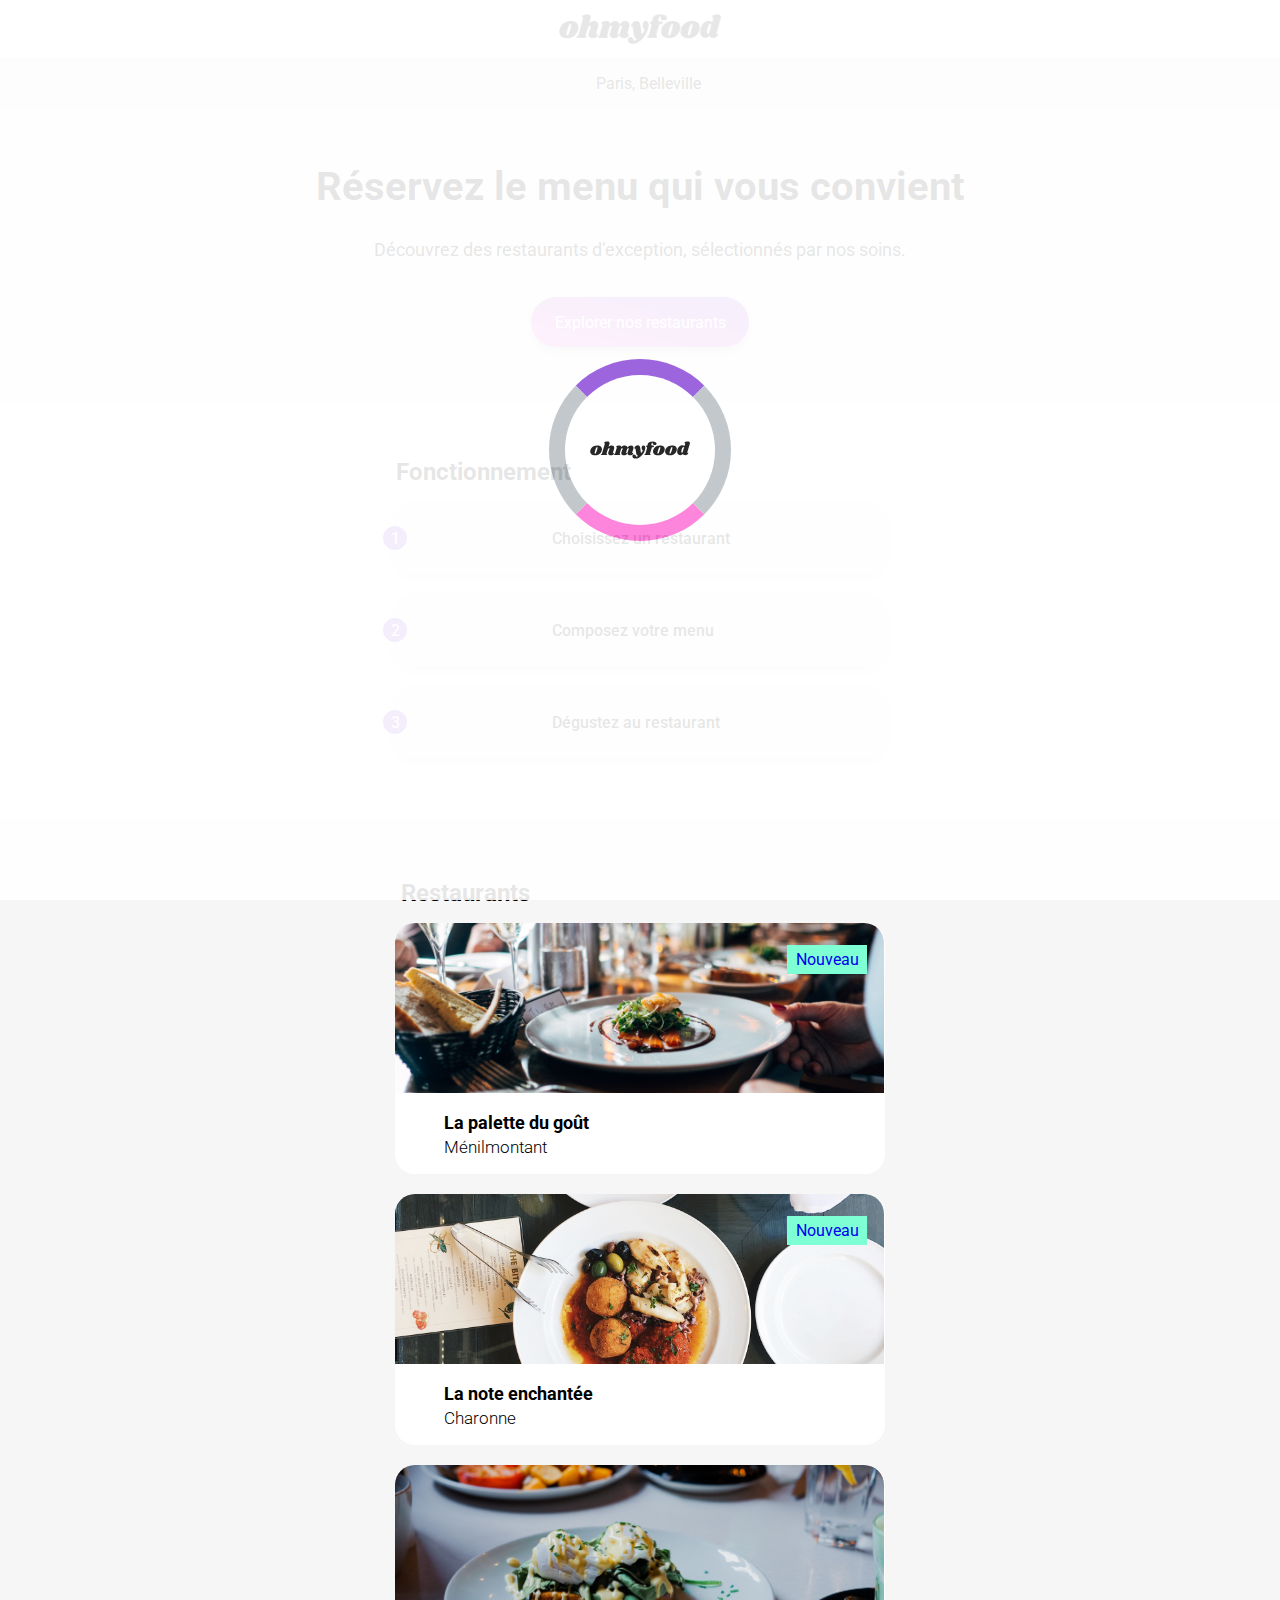
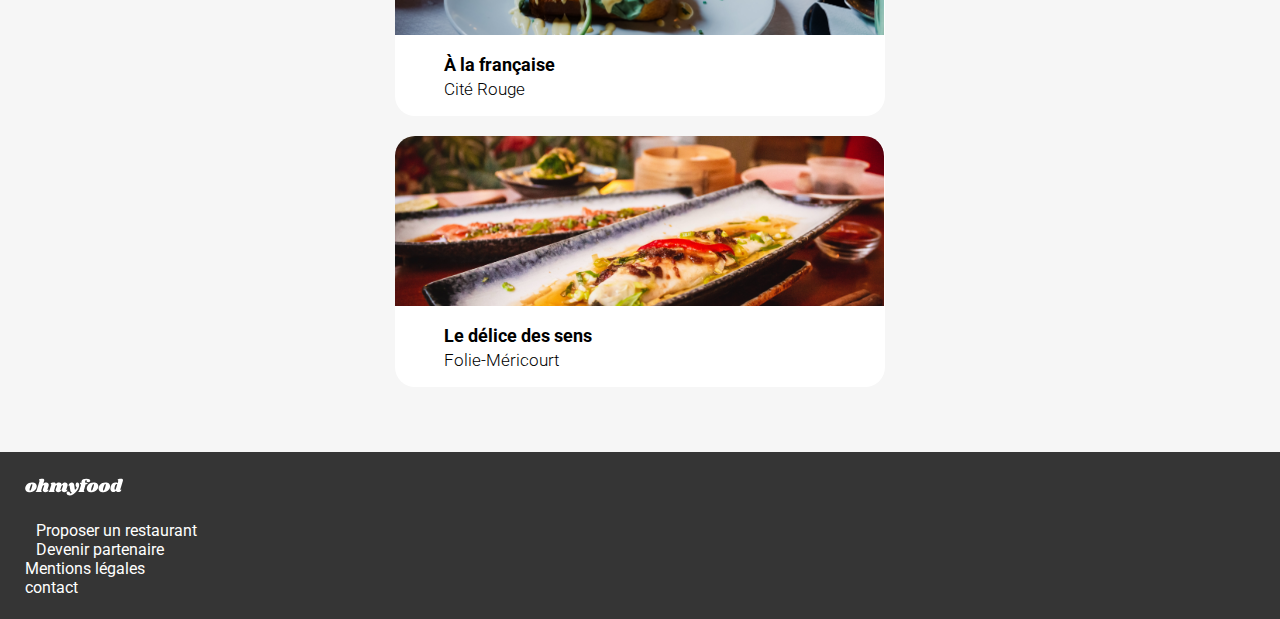
==== index.html @ 03a626e9 "anim28" ====
<!DOCTYPE html>
<html lang="en">
<head>
    <meta charset="UTF-8">
    <meta name="viewport" content="width=device-width, initial-scale=1.0">
    <title>ohmyfood</title>
    <link rel="stylesheet" href="scss/style.css">
    <link rel="stylesheet" href="https://cdnjs.cloudflare.com/ajax/libs/font-awesome/6.2.1/css/all.min.css"
        integrity="sha512-MV7K8+y+gLIBoVD59lQIYicR65iaqukzvf/nwasF0nqhPay5w/9lJmVM2hMDcnK1OnMGCdVK+iQrJ7lzPJQd1w=="
        crossorigin="anonymous" referrerpolicy="no-referrer" />
    <link rel="preconnect" href="https://fonts.googleapis.com">    
    <link rel="stylesheet" href="https://fonts.googleapis.com/css?family=roboto">
</head>
<body>
    <div class="boxloader">
        <div class="loader">
            <img src="/assets/images/logo/ohmyfood@2x.svg" alt="logo">
        </div>
    </div>
    <header>
        <div class="toppage">
            <div class="logo"> 
                <img src="assets/images/logo/ohmyfood.png">
            </div>
            <div class="localisation">
                <div class="icnLocali">
                    <i class="fa-solid fa-location-dot"></i>
                </div>
                <div>
                    <p>Paris, Belleville</p>
                </div>
            </div>
        </div>
    </header>
    <main>
       
        <section class="info">
            <div class="d-title">
                <h1>Réservez le menu qui vous convient</h1>
            </div>
            <div class="d-para">
                <p>Découvrez des restaurants d’exception, sélectionnés par nos soins.</p>
            </div>
            
            <div class="bouton">
                <a class="btn-explo"  href="#">
                    Explorer nos restaurants
                </a>
            </div>
                  
        </section>
        <section class="allFonctionnement">
            <div class="foncTitre">
                <h1>Fonctionnement</h1>
            </div>
            <div class="allsectionBtn">
                <div class="sectionBtn">
                    <div class="ellips">1</div>
                    <div class="btn-fonct">
                        <div class="btn-fonctL">
                            <i class="fa-solid fa-mobile-screen-button"></i>
                        </div>
                        <div class="btn-fonctR">
                            <h3>Choisissez un restaurant</h3>
                        </div>
                    </div>
                </div>
                <div class="sectionBtn">
                    <div class="ellips">2</div>
                    <div class="btn-fonct">
                        <div class="btn-fonctL">
                            <i class="fa-solid fa-list"></i>
                        </div>
                        <div class="btn-fonctR">
                            <h3>Composez votre menu</h3>
                        </div>
                    </div>
                </div>
                <div class="sectionBtn">
                    <div class="ellips">3</div>
                    <div class="btn-fonct">
                        <div class="btn-fonctLD">
                            <i class="fa-sharp fa-solid fa-store"></i>
                        </div>
                        <div class="btn-fonctR">
                            <h3>Dégustez au restaurant</h3>
                        </div>
                    </div>
                </div>
            </div>
        </section>
        <section class="restaurants">
            <div class="restTitre">
                <h1>Restaurants</h1>
            </div>
            <div class="bloque">
                <div class="allBtnCardUp">
                    <article class="sectionBtnResto">
                        <a href="/pages/menu_1.html">
                            <div class="cards-resto">
                                <img src="assets/images/restaurants/jay-wennington-N_Y88TWmGwA-unsplash.jpg">
                                <div class="new">
                                   <p>Nouveau</p>
                                </div>
                                <div class="d-card">
                                    <div class="dLeft">
                                        <h2>La palette du goût</h2>
                                        <p>Ménilmontant</p>
                                    </div>
                                    <div class=>
                                        <i class="fa-regular fa-heart heart "></i>
                                        <i  class="fa-solid fa-heart heartColore "></i>
                                    </div>
                                    
                                </div>
                            </div>
                        </a>
                    </article>
                    <article class="sectionBtnResto">
                        <a href="/pages/menu_2.html">
                            <div class="cards-resto">
                                <img src="assets/images/restaurants/stil-u2Lp8tXIcjw-unsplash.jpg">
                                <div class="new2">
                                   <p>Nouveau</p>
                                </div>
                                <div class="d-card">
                                    <div class="dLeft">
                                        <h2>La note enchantée</h2>
                                        <p>Charonne</p>
                                    </div>
                                    <div class=>
                                        <i class="fa-regular fa-heart heart "></i>
                                        <i  class="fa-solid fa-heart heartColore "></i>
                                    </div>
                                    
                                </div>
                            </div>   
                        </a>
                        
                    </article>
                </div>
                <div class="allBtnCardDown">    
                    <article class="sectionBtnResto">
                        <a href="/pages/menu_3.html">
                            <div class="cards-resto">
                                <img src="assets/images/restaurants/toa-heftiba-DQKerTsQwi0-unsplash.jpg">
                                
                                <div class="d-card">
                                    <div class="dLeft">
                                        <h2>À la française</h2>
                                        <p>Cité Rouge</p>
                                    </div>
                                    <div class=>
                                        <i class="fa-regular fa-heart heart "></i>
                                        <i  class="fa-solid fa-heart heartColore "></i>
                                    </div>
                                    
                            </div>   
                        </a>
                    </article>
                    <article class="sectionBtnResto">
                        <a href="/pages/menu_4.html">
                            <div class="cards-resto">
                                <img src="assets/images/restaurants/louis-hansel-shotsoflouis-qNBGVyOCY8Q-unsplash.jpg">
                                
                                <div class="d-card">
                                    <div class="dLeft">
                                        <h2>Le délice des sens</h2>
                                        <p>Folie-Méricourt</p>
                                    </div>
                                    <div class=>
                                        <i class="fa-regular fa-heart heart "></i>
                                        <i  class="fa-solid fa-heart heartColore "></i>
                                    </div>
                                    
                                </div>
                            </div>   
                    </article>
                </div>
            </div>
        </section>
    </main>
    <footer>
        <div class="sectionftr">
            <div class="footerLogo">
                <img src="assets/images/logo/ohmyfoodwhite.svg">
            </div>
            <div class="allFooterLink">
                <div class="footerlink1">
                    <div><i class="fa-solid fa-utensils"></i></div>
                    <a href="#">Proposer un restaurant</a>
                </div>
                <div class="footerlink2">
                    <div><i class="fa-solid fa-handshake-angle"></i></div>
                    <a href="#">Devenir partenaire</a>
                </div>
                <div class="footerlink3">
                    <a href="#">Mentions légales</a><br>
                    <a href="#">contact</a>
                </div> 
            </div>
        </div>
    </footer>   
</body>
</html>
---- scss/style.css ----
@charset "UTF-8";
* {
  text-decoration: none;
  font-family: "Roboto", sans-serif;
}

/*--Les Mixin--*/
body {
  margin: 0px;
}

/*--loader--*/
.boxloader {
  background-color: white;
  width: 100vw;
  height: 100vh;
  position: fixed;
  z-index: 2;
  display: flex;
  justify-content: center;
  align-items: center;
  opacity: 90%;
  animation: enso 3s forwards;
}
.boxloader .loader {
  opacity: 150%;
  display: flex;
  justify-content: center;
  flex-direction: center;
  align-items: center;
  margin: auto;
  margin-top: 100px;
  margin-bottom: 100px;
  border: 16px solid #bdc3c7;
  width: 150px;
  height: 150px;
  border-top-color: #9356DC;
  border-bottom-color: #FF79DA;
  border-radius: 50%;
  animation: chargeur 2S linear infinite;
}
.boxloader .loader img {
  width: 100px;
  height: 100px;
}

@keyframes enso {
  0% {
    opacity: 0, 5;
  }
  70% {
    opacity: 0, 3;
  }
  90% {
    opacity: 0, 3;
  }
  100% {
    opacity: 0, 2;
    display: none;
  }
}
@keyframes chargeur {
  0% {
    transform: rotate(0deg) scale(1);
  }
  50% {
    transform: rotate 360deg scale(1);
  }
  100% {
    transform: rotate(720deg) scale(1);
  }
}
/*--Header--*/
h1 {
  font-size: 24px;
  margin-left: 20px;
}

.logo {
  display: flex;
  justify-content: center;
  align-items: center;
  background-color: white;
  box-shadow: 0 8px 2px -2px gray;
}
.logo img {
  width: 162px;
  height: 30px;
  padding: 14px 89px;
}

.localisation {
  display: flex;
  justify-content: center;
  align-items: center;
  height: 50px;
  background-color: #EAEAEA;
}

.icnLocali {
  margin-right: 17px;
}

.info {
  display: grid;
  justify-content: center;
  align-items: center;
  background-color: #F6F6F6;
}
.info .d-title {
  display: flex;
  justify-content: center;
  align-items: center;
  font-family: "Roboto";
  font-size: 24px;
  font-style: normal;
  font-weight: 700;
  line-height: normal;
  height: 68px;
  text-align: center;
  padding: 44px 44px 6px;
}
.info .d-para {
  display: flex;
  justify-content: center;
  align-items: center;
  height: 46px;
  text-align: center;
  font-size: 18px;
}

/*--boutons--*/
.bouton {
  display: flex;
  justify-content: center;
  align-items: center;
}
.bouton :hover {
  border-radius: 25px;
  background: linear-gradient(0deg, rgba(255, 255, 255, 0.15) 0%, rgba(255, 255, 255, 0.15) 100%), linear-gradient(201deg, #9356DC -5.2%, #FF79DA 110.74%);
  box-shadow: 0px 4px 15px 0px rgba(0, 0, 0, 0.35);
}

.btn-explo {
  display: flex;
  justify-content: center;
  align-items: center;
  border-radius: 25px;
  background: linear-gradient(193deg, #9356DC -11.44%, #FF79DA 123.93%);
  color: white;
  box-shadow: 0px 4px 10px 0px rgba(0, 0, 0, 0.25);
  width: 218px;
  height: 50px;
  margin: 25px 25px 55px;
  color: white;
}

/*--fonctionnement--*/
.allFonctionnement {
  padding: 40px 0px;
}
.allFonctionnement .foncTitre {
  display: flex;
  justify-content: center;
  margin-right: 177px;
}

.allsectionBtn {
  position: relative;
}

.sectionBtn {
  display: flex;
  justify-content: center;
  align-items: center;
  margin-bottom: 20px;
}

.ellips {
  display: flex;
  justify-content: center;
  align-items: center;
  border-radius: 12px;
  background-color: #9356DC;
  color: white;
  text-align: center;
  position: absolute;
  margin-right: 320px;
  width: 24px;
  height: 24px;
}

.btn-fonct {
  display: flex;
  justify-content: center;
  align-items: center;
  border-radius: 20px;
  background-color: #F6F6F6;
  box-shadow: 0px 4px 15px 0px rgba(0, 0, 0, 0.15);
  Width: 322px;
  Height: 72px;
}

.btn-fonctR {
  width: 70%;
  margin-left: 20px;
}
.btn-fonctR h3 {
  font-size: 16px;
  font-weight: 500;
}

.btn-fonctL i {
  color: #7E7E7E;
}

.btn-fonctLD {
  color: #9356DC;
}

/*--restaurants--*/
.restaurants {
  background-color: #F6F6F6;
  padding: 45px 0px;
}
.restaurants .restTitre {
  display: flex;
  justify-content: center;
  margin-right: 220px;
}

.sectionBtnResto {
  display: flex;
  justify-content: center;
  align-items: center;
  margin-bottom: 20px;
}

.cards-resto {
  border-radius: 20px;
  background-color: #F6F6F6;
  width: 340px;
  height: 251px;
  border-radius: 20px;
  background-color: white;
  position: relative;
}
.cards-resto img {
  width: 340px;
  height: 170px;
  -o-object-fit: cover;
     object-fit: cover;
  border-radius: 20px 20px 0px 0px;
}

.new {
  position: absolute;
  background-color: aquamarine;
  display: flex;
  justify-content: center;
  align-items: center;
  width: 80px;
  height: 29px;
  top: 22px;
  left: 248px;
}

.new2 {
  position: absolute;
  background-color: aquamarine;
  display: flex;
  justify-content: center;
  align-items: center;
  width: 80px;
  height: 29px;
  top: 22px;
  left: 248px;
}

.d-card {
  display: flex;
  justify-content: center;
  align-items: center;
}
.d-card .dLeft {
  width: 80%;
}
.d-card .dLeft h2 {
  font-size: 18px;
  font-weight: 700;
  margin: 15px 0px 4px;
  color: #000000;
}
.d-card .dLeft p {
  margin: 0px;
  color: #000000;
  font-weight: 300;
  font-size: 17px;
}

.heart {
  font-size: 30px;
  position: absolute;
  transform: translate(-50%);
  left: 302px;
  bottom: 27px;
  color: #000000;
  /*cursor: pointer;
  z-index: 0;
  font-size: 24px;
  left: 302px;
  bottom: 15px;

  color:blac;
  opacity: 100%;
  :hover{
      opacity: 0%;
  }*/
}

.heartColore {
  font-size: 30px;
  position: absolute;
  transform: translate(-50%);
  left: 302px;
  bottom: 27px;
  background-clip: text;
  -webkit-background-clip: text;
  color: transparent;
  background-image: linear-gradient(193deg, #9356DC -11.44%, #FF79DA 123.93%);
  opacity: 0%;
  transition: color 2s ease-out;
  /*z-index: 1;
  font-size: 24px;
  left: 302px;
  bottom: 15px;*/
}
.heartColore:hover {
  opacity: 100%;
}

/*-- footer--*/
.sectionftr {
  background-color: #353535;
  padding: 22px 25px;
}
.sectionftr .footerLogo img {
  width: 139px;
  height: 27px;
  margin-bottom: 16px;
}
.sectionftr .footerlink1 {
  display: flex;
}
.sectionftr .footerlink1 i {
  color: white;
  margin-right: 11px;
}
.sectionftr .footerlink1 a {
  color: white;
}
.sectionftr .footerlink2 {
  display: flex;
}
.sectionftr .footerlink2 i {
  color: white;
  margin-right: 11px;
  width: 14px;
  height: 13px;
}
.sectionftr .footerlink2 a {
  color: white;
}

.footerlink3 a {
  color: white;
}

/* Le code ci-dessous correspond à la version responsive uniquement */
/****** Media queries ***********/
/* Medium devices (tablets, less/equal than 1183px)*/
@media (min-width: 600px) {
  .d-title {
    padding: 0px;
  }
  .d-title h1 {
    margin-left: 0px;
    font-size: 40px;
  }
  .cards-resto {
    width: 490px;
  }
  .cards-resto img {
    width: 489px;
  }
  .cards-resto .new {
    left: 392px;
  }
  .cards-resto .new2 {
    left: 392px;
  }
  .restaurants {
    background-color: #F6F6F6;
    padding: 45px 0px;
  }
  .restaurants .restTitre {
    display: flex;
    justify-content: center;
    margin-right: 370px;
  }
  .allFonctionnement {
    padding: 40px 0px;
  }
  .allFonctionnement .foncTitre {
    display: flex;
    justify-content: center;
    margin-right: 333px;
  }
  .ellips {
    margin-right: 490px;
  }
  .btn-fonct {
    width: 490px;
  }
  .btn-fonct .btn-fonctR {
    width: 40%;
  }
}
/* Medium devices (tablets, less/equal than 1183px)*/
@media (min-width: 1400px) {
  .boxloader .loader {
    margin-top: -500px;
    margin-bottom: -500px;
  }
  .d-title {
    padding: 0px;
  }
  .d-title h1 {
    margin-left: 0px;
    font-size: 40px;
  }
  .allFonctionnement {
    padding: 50px 180px;
  }
  .allFonctionnement .foncTitre {
    display: flex;
    justify-content: center;
    margin-right: 910px;
  }
  .allFonctionnement .foncTitre h1 {
    margin-left: 0px;
  }
  .allFonctionnement .allsectionBtn {
    display: flex;
    justify-content: center;
    padding: 0px 10px;
  }
  .allFonctionnement .allsectionBtn .sectionBtn {
    margin-right: 35px;
  }
  .allBtnCardUp {
    display: flex;
    align-items: flex-start;
    gap: 100px;
    align-self: stretch;
    justify-content: center;
  }
  .allBtnCardDown {
    justify-content: center;
    display: flex;
    align-items: flex-start;
    gap: 100px;
    align-self: stretch;
    margin-left: 100px;
  }
  .bloque {
    display: flex;
    flex-direction: column;
    align-items: center;
    gap: 50px;
    align-self: stretch;
  }
  .cards-resto {
    width: 490px;
  }
  .cards-resto img {
    width: 489px;
  }
  .cards-resto .new {
    left: 392px;
  }
  .cards-resto .new2 {
    left: 392px;
  }
  .footerLogo {
    display: flex;
    justify-content: end;
    align-items: flex-end;
    padding-top: 19px;
    margin-left: 70px;
  }
  .restaurants {
    padding: 45px 180px;
    display: flex;
    flex-direction: column;
  }
  .restaurants .restTitre {
    display: flex;
    justify-content: center;
    margin-right: 951px;
  }
  h1 {
    margin-left: 0px;
  }
  .sectionftr {
    display: flex;
    flex-direction: row-reverse;
  }
  .allFooterLink {
    display: flex;
    gap: 20px;
    padding-top: 22px;
  }
  .footerlink3 {
    display: flex;
    gap: 6px;
  }
  .ellips {
    margin-right: 320px;
  }
  .btn-fonct {
    width: 322px;
  }
  .btn-fonct .btn-fonctR {
    width: 70%;
  }
  .svgHeartColor {
    left: 430px;
  }
  .heart {
    left: 440px;
  }
  .heartColore {
    left: 440px;
  }
}/*# sourceMappingURL=style.css.map */
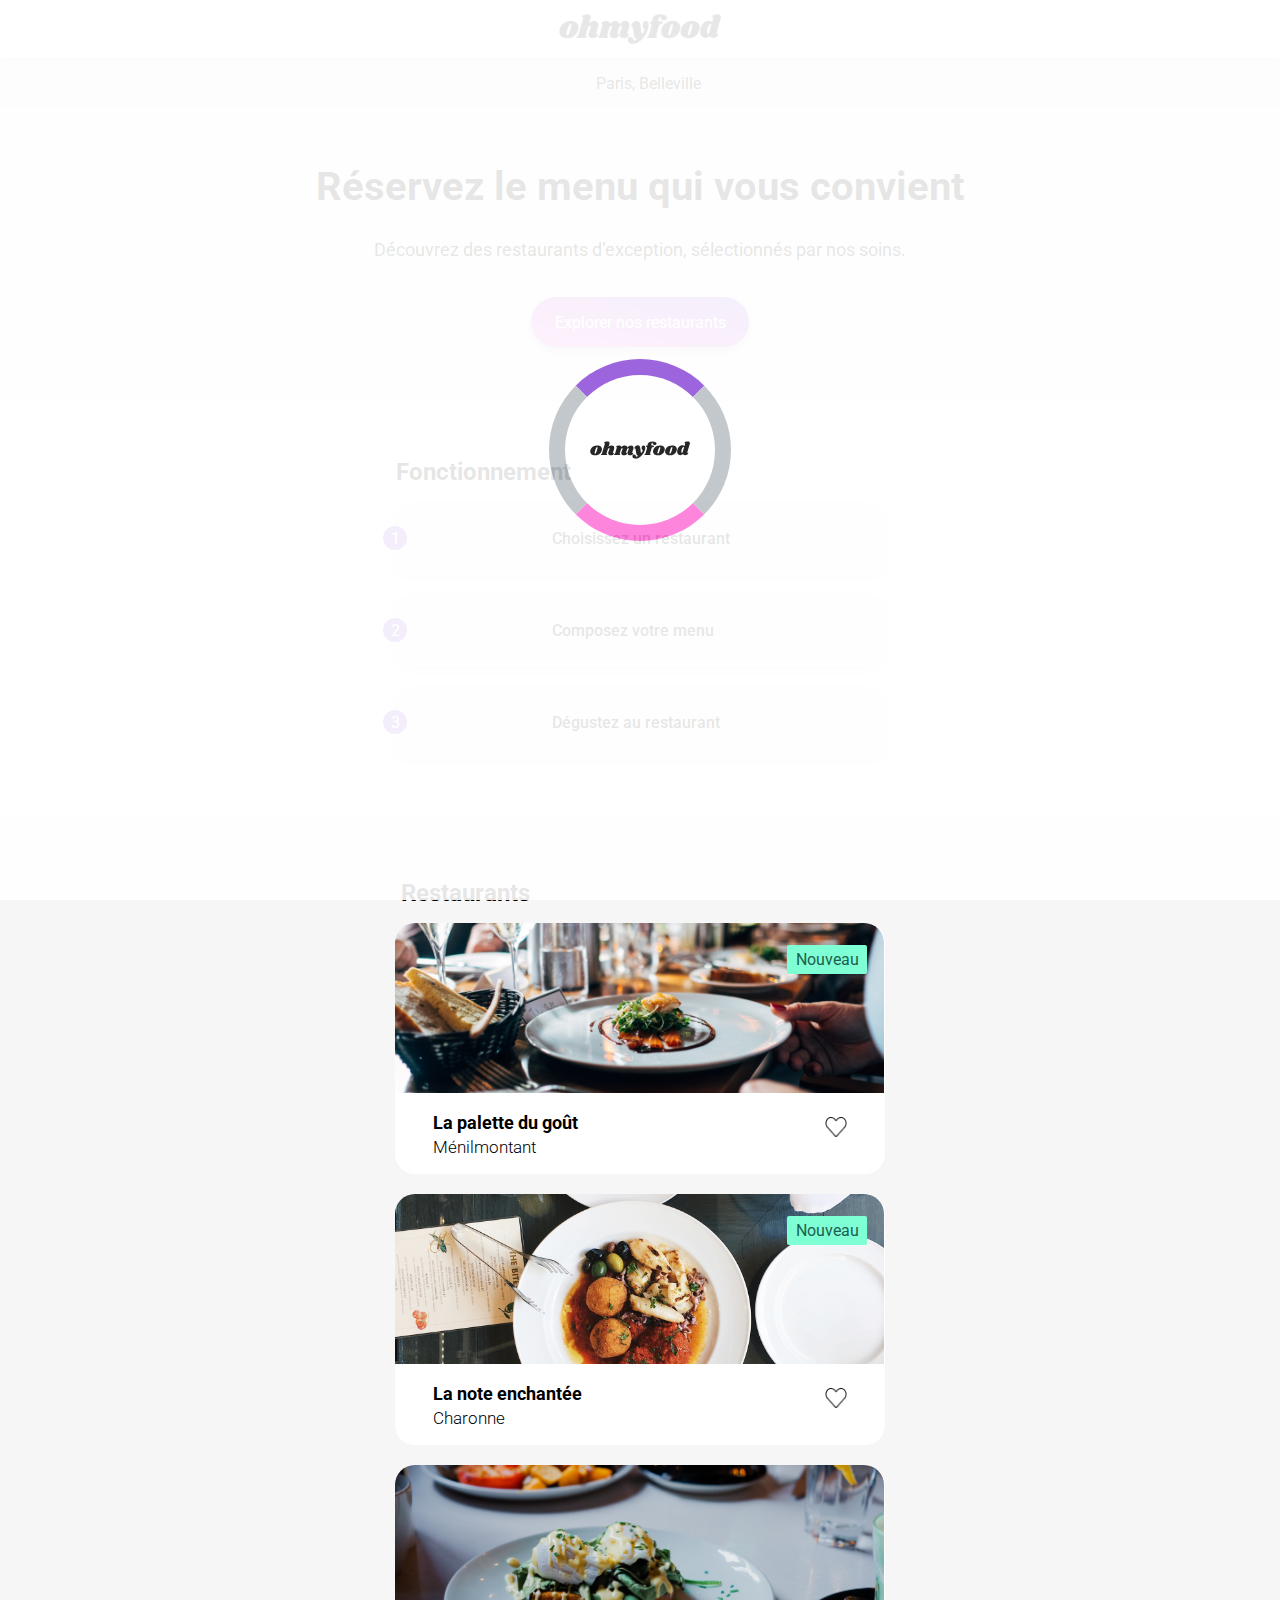
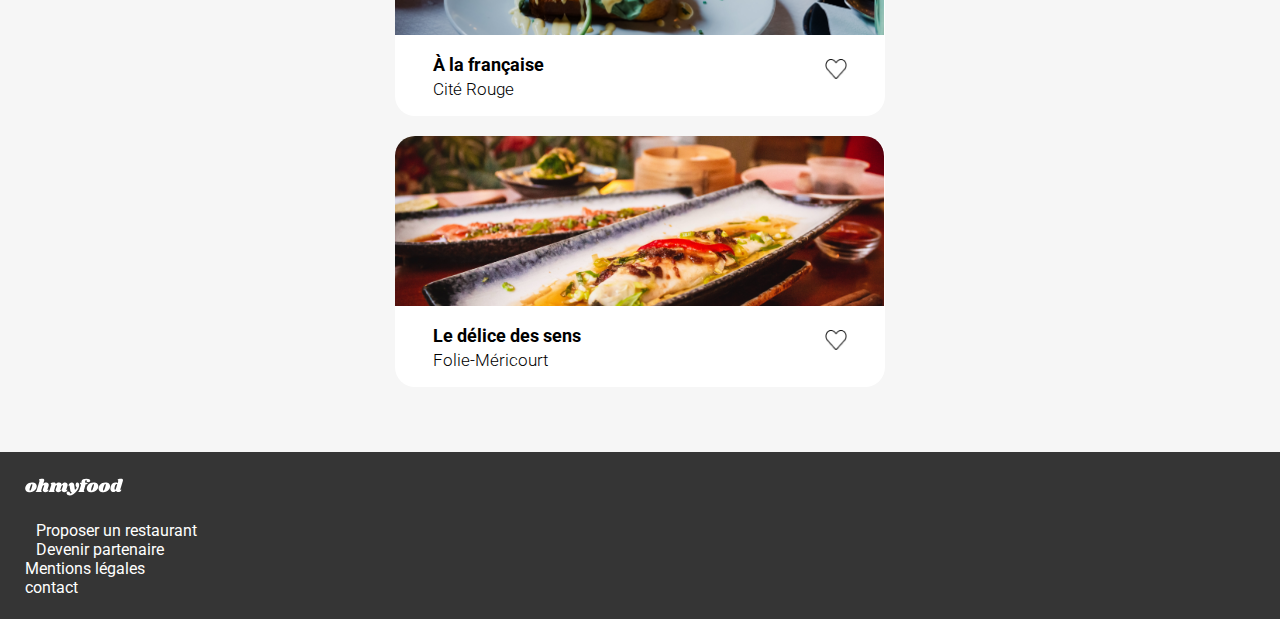
==== commit 48fa7534: "fini 12" ====
--- a/index.html
+++ b/index.html
@@ -20,7 +20,7 @@
     <header>
         <div class="toppage">
             <div class="logo"> 
-                <img src="assets/images/logo/ohmyfood.png">
+                <img src="assets/images/logo/ohmyfood.png" alt="logo">
             </div>
             <div class="localisation">
                 <div class="icnLocali">
@@ -33,7 +33,6 @@
         </div>
     </header>
     <main>
-       
         <section class="info">
             <div class="d-title">
                 <h1>Réservez le menu qui vous convient</h1>
@@ -43,11 +42,10 @@
             </div>
             
             <div class="bouton">
-                <a class="btn-explo"  href="#">
+                <a class="btn-explo"  href="#rst">
                     Explorer nos restaurants
                 </a>
-            </div>
-                  
+            </div>    
         </section>
         <section class="allFonctionnement">
             <div class="foncTitre">
@@ -91,14 +89,14 @@
         </section>
         <section class="restaurants">
             <div class="restTitre">
-                <h1>Restaurants</h1>
+                <h1 id="rst">Restaurants</h1>
             </div>
             <div class="bloque">
                 <div class="allBtnCardUp">
                     <article class="sectionBtnResto">
                         <a href="/pages/menu_1.html">
                             <div class="cards-resto">
-                                <img src="assets/images/restaurants/jay-wennington-N_Y88TWmGwA-unsplash.jpg">
+                                <img src="assets/images/restaurants/jay-wennington-N_Y88TWmGwA-unsplash.jpg" alt="image resto">
                                 <div class="new">
                                    <p>Nouveau</p>
                                 </div>
@@ -107,11 +105,12 @@
                                         <h2>La palette du goût</h2>
                                         <p>Ménilmontant</p>
                                     </div>
-                                    <div class=>
-                                        <i class="fa-regular fa-heart heart "></i>
-                                        <i  class="fa-solid fa-heart heartColore "></i>
-                                    </div>
-                                    
+                                    <div class="heart-btn">
+                                        <label class="container-like">
+                                            <input type="checkbox" />
+                                            <span class="like"></span>
+                                        </label>
+                                    </div>
                                 </div>
                             </div>
                         </a>
@@ -119,7 +118,7 @@
                     <article class="sectionBtnResto">
                         <a href="/pages/menu_2.html">
                             <div class="cards-resto">
-                                <img src="assets/images/restaurants/stil-u2Lp8tXIcjw-unsplash.jpg">
+                                <img src="assets/images/restaurants/stil-u2Lp8tXIcjw-unsplash.jpg" alt="image resto">
                                 <div class="new2">
                                    <p>Nouveau</p>
                                 </div>
@@ -128,9 +127,11 @@
                                         <h2>La note enchantée</h2>
                                         <p>Charonne</p>
                                     </div>
-                                    <div class=>
-                                        <i class="fa-regular fa-heart heart "></i>
-                                        <i  class="fa-solid fa-heart heartColore "></i>
+                                    <div class="heart-btn">
+                                        <label class="container-like">
+                                            <input type="checkbox" />
+                                            <span class="like"></span>
+                                        </label>
                                     </div>
                                     
                                 </div>
@@ -143,38 +144,43 @@
                     <article class="sectionBtnResto">
                         <a href="/pages/menu_3.html">
                             <div class="cards-resto">
-                                <img src="assets/images/restaurants/toa-heftiba-DQKerTsQwi0-unsplash.jpg">
+                                <img src="assets/images/restaurants/toa-heftiba-DQKerTsQwi0-unsplash.jpg" alt="image resto">
                                 
                                 <div class="d-card">
                                     <div class="dLeft">
                                         <h2>À la française</h2>
                                         <p>Cité Rouge</p>
                                     </div>
-                                    <div class=>
-                                        <i class="fa-regular fa-heart heart "></i>
-                                        <i  class="fa-solid fa-heart heartColore "></i>
-                                    </div>
-                                    
+                                    <div class="heart-btn">
+                                        <label class="container-like">
+                                            <input type="checkbox" />
+                                            <span class="like"></span>
+                                        </label>
+                                    </div>
+                                </div>    
                             </div>   
                         </a>
                     </article>
                     <article class="sectionBtnResto">
                         <a href="/pages/menu_4.html">
                             <div class="cards-resto">
-                                <img src="assets/images/restaurants/louis-hansel-shotsoflouis-qNBGVyOCY8Q-unsplash.jpg">
+                                <img src="assets/images/restaurants/louis-hansel-shotsoflouis-qNBGVyOCY8Q-unsplash.jpg" alt="image resto">
                                 
                                 <div class="d-card">
                                     <div class="dLeft">
                                         <h2>Le délice des sens</h2>
                                         <p>Folie-Méricourt</p>
                                     </div>
-                                    <div class=>
-                                        <i class="fa-regular fa-heart heart "></i>
-                                        <i  class="fa-solid fa-heart heartColore "></i>
-                                    </div>
                                     
-                                </div>
-                            </div>   
+                                    <div class="heart-btn">
+                                        <label class="container-like">
+                                            <input type="checkbox" />
+                                            <span class="like"></span>
+                                        </label>
+                                    </div>
+                                </div>
+                            </div>
+                        </a>       
                     </article>
                 </div>
             </div>
@@ -183,7 +189,7 @@
     <footer>
         <div class="sectionftr">
             <div class="footerLogo">
-                <img src="assets/images/logo/ohmyfoodwhite.svg">
+                <img src="assets/images/logo/ohmyfoodwhite.svg" alt="logo">
             </div>
             <div class="allFooterLink">
                 <div class="footerlink1">
@@ -196,7 +202,7 @@
                 </div>
                 <div class="footerlink3">
                     <a href="#">Mentions légales</a><br>
-                    <a href="#">contact</a>
+                    <a href="mailto:email@sample.com">contact</a>
                 </div> 
             </div>
         </div>
--- a/scss/style.css
+++ b/scss/style.css
@@ -5,6 +5,50 @@
 }
 
 /*--Les Mixin--*/
+/*--Les Mixin--*/
+/*--Les Mixin--*/
+@keyframes enso {
+  0% {
+    opacity: 0, 5;
+  }
+  70% {
+    opacity: 0, 3;
+  }
+  90% {
+    opacity: 0, 3;
+  }
+  100% {
+    opacity: 0, 2;
+    display: none;
+  }
+}
+@keyframes chargeur {
+  0% {
+    transform: rotate(0deg) scale(1);
+  }
+  50% {
+    transform: rotate(360deg) scale(1.2);
+  }
+  100% {
+    transform: rotate(720deg) scale(1);
+  }
+}
+@keyframes coulissement {
+  from {
+    width: 300px;
+  }
+  to {
+    width: 220px;
+  }
+}
+@keyframes slide {
+  from {
+    left: 262px;
+  }
+  to {
+    left: 222px;
+  }
+}
 body {
   margin: 0px;
 }
@@ -23,10 +67,9 @@
   animation: enso 3s forwards;
 }
 .boxloader .loader {
-  opacity: 150%;
-  display: flex;
-  justify-content: center;
-  flex-direction: center;
+  opacity: 100%;
+  display: flex;
+  justify-content: center;
   align-items: center;
   margin: auto;
   margin-top: 100px;
@@ -44,32 +87,6 @@
   height: 100px;
 }
 
-@keyframes enso {
-  0% {
-    opacity: 0, 5;
-  }
-  70% {
-    opacity: 0, 3;
-  }
-  90% {
-    opacity: 0, 3;
-  }
-  100% {
-    opacity: 0, 2;
-    display: none;
-  }
-}
-@keyframes chargeur {
-  0% {
-    transform: rotate(0deg) scale(1);
-  }
-  50% {
-    transform: rotate 360deg scale(1);
-  }
-  100% {
-    transform: rotate(720deg) scale(1);
-  }
-}
 /*--Header--*/
 h1 {
   font-size: 24px;
@@ -81,7 +98,9 @@
   justify-content: center;
   align-items: center;
   background-color: white;
-  box-shadow: 0 8px 2px -2px gray;
+  box-shadow: 0 0 8px rgba(0, 0, 0, 0.25);
+  position: relative;
+  z-index: 1;
 }
 .logo img {
   width: 162px;
@@ -136,7 +155,7 @@
   align-items: center;
 }
 .bouton :hover {
-  border-radius: 25px;
+  /*border-radius: 25px;*/
   background: linear-gradient(0deg, rgba(255, 255, 255, 0.15) 0%, rgba(255, 255, 255, 0.15) 100%), linear-gradient(201deg, #9356DC -5.2%, #FF79DA 110.74%);
   box-shadow: 0px 4px 15px 0px rgba(0, 0, 0, 0.35);
 }
@@ -237,8 +256,6 @@
 }
 
 .cards-resto {
-  border-radius: 20px;
-  background-color: #F6F6F6;
   width: 340px;
   height: 251px;
   border-radius: 20px;
@@ -256,6 +273,8 @@
 .new {
   position: absolute;
   background-color: aquamarine;
+  color: #1b6150;
+  border-radius: 2px;
   display: flex;
   justify-content: center;
   align-items: center;
@@ -268,6 +287,8 @@
 .new2 {
   position: absolute;
   background-color: aquamarine;
+  color: #1b6150;
+  border-radius: 2px;
   display: flex;
   justify-content: center;
   align-items: center;
@@ -298,47 +319,32 @@
   font-size: 17px;
 }
 
-.heart {
-  font-size: 30px;
-  position: absolute;
-  transform: translate(-50%);
-  left: 302px;
-  bottom: 27px;
-  color: #000000;
-  /*cursor: pointer;
-  z-index: 0;
-  font-size: 24px;
-  left: 302px;
-  bottom: 15px;
-
-  color:blac;
-  opacity: 100%;
-  :hover{
-      opacity: 0%;
-  }*/
-}
-
-.heartColore {
-  font-size: 30px;
-  position: absolute;
-  transform: translate(-50%);
-  left: 302px;
-  bottom: 27px;
-  background-clip: text;
-  -webkit-background-clip: text;
-  color: transparent;
-  background-image: linear-gradient(193deg, #9356DC -11.44%, #FF79DA 123.93%);
-  opacity: 0%;
-  transition: color 2s ease-out;
-  /*z-index: 1;
-  font-size: 24px;
-  left: 302px;
-  bottom: 15px;*/
-}
-.heartColore:hover {
-  opacity: 100%;
-}
-
+/*--Heart1--*/
+label .like {
+  display: block;
+  cursor: pointer;
+  width: 22px;
+  height: 21px;
+  background-image: url("/assets/images/heart/Status=Default.jpg");
+  background-size: contain;
+  background-repeat: no-repeat;
+}
+label input {
+  display: none;
+}
+label input:checked ~ .like {
+  background-image: url("/assets/images/heart/Status=Liked.jpg");
+  animation: opacityFade 2s;
+}
+
+@keyframes opacityFade {
+  from {
+    opacity: 0;
+  }
+  to {
+    opacity: 1;
+  }
+}
 /*-- footer--*/
 .sectionftr {
   background-color: #353535;
@@ -425,6 +431,30 @@
   .btn-fonct .btn-fonctR {
     width: 40%;
   }
+  .heart {
+    left: 430px;
+  }
+  .heartColore {
+    left: 430px;
+  }
+  .heart1 {
+    left: 430px;
+  }
+  .heartColore1 {
+    left: 430px;
+  }
+  .heart2 {
+    left: 430px;
+  }
+  .heartColore2 {
+    left: 430px;
+  }
+  .heart3 {
+    left: 430px;
+  }
+  .heartColore3 {
+    left: 430px;
+  }
 }
 /* Medium devices (tablets, less/equal than 1183px)*/
 @media (min-width: 1400px) {
@@ -471,7 +501,6 @@
     align-items: flex-start;
     gap: 100px;
     align-self: stretch;
-    margin-left: 100px;
   }
   .bloque {
     display: flex;
@@ -543,4 +572,22 @@
   .heartColore {
     left: 440px;
   }
+  .heart1 {
+    left: 440px;
+  }
+  .heartColore1 {
+    left: 440px;
+  }
+  .heart2 {
+    left: 440px;
+  }
+  .heartColore2 {
+    left: 440px;
+  }
+  .heart3 {
+    left: 440px;
+  }
+  .heartColore3 {
+    left: 440px;
+  }
 }/*# sourceMappingURL=style.css.map */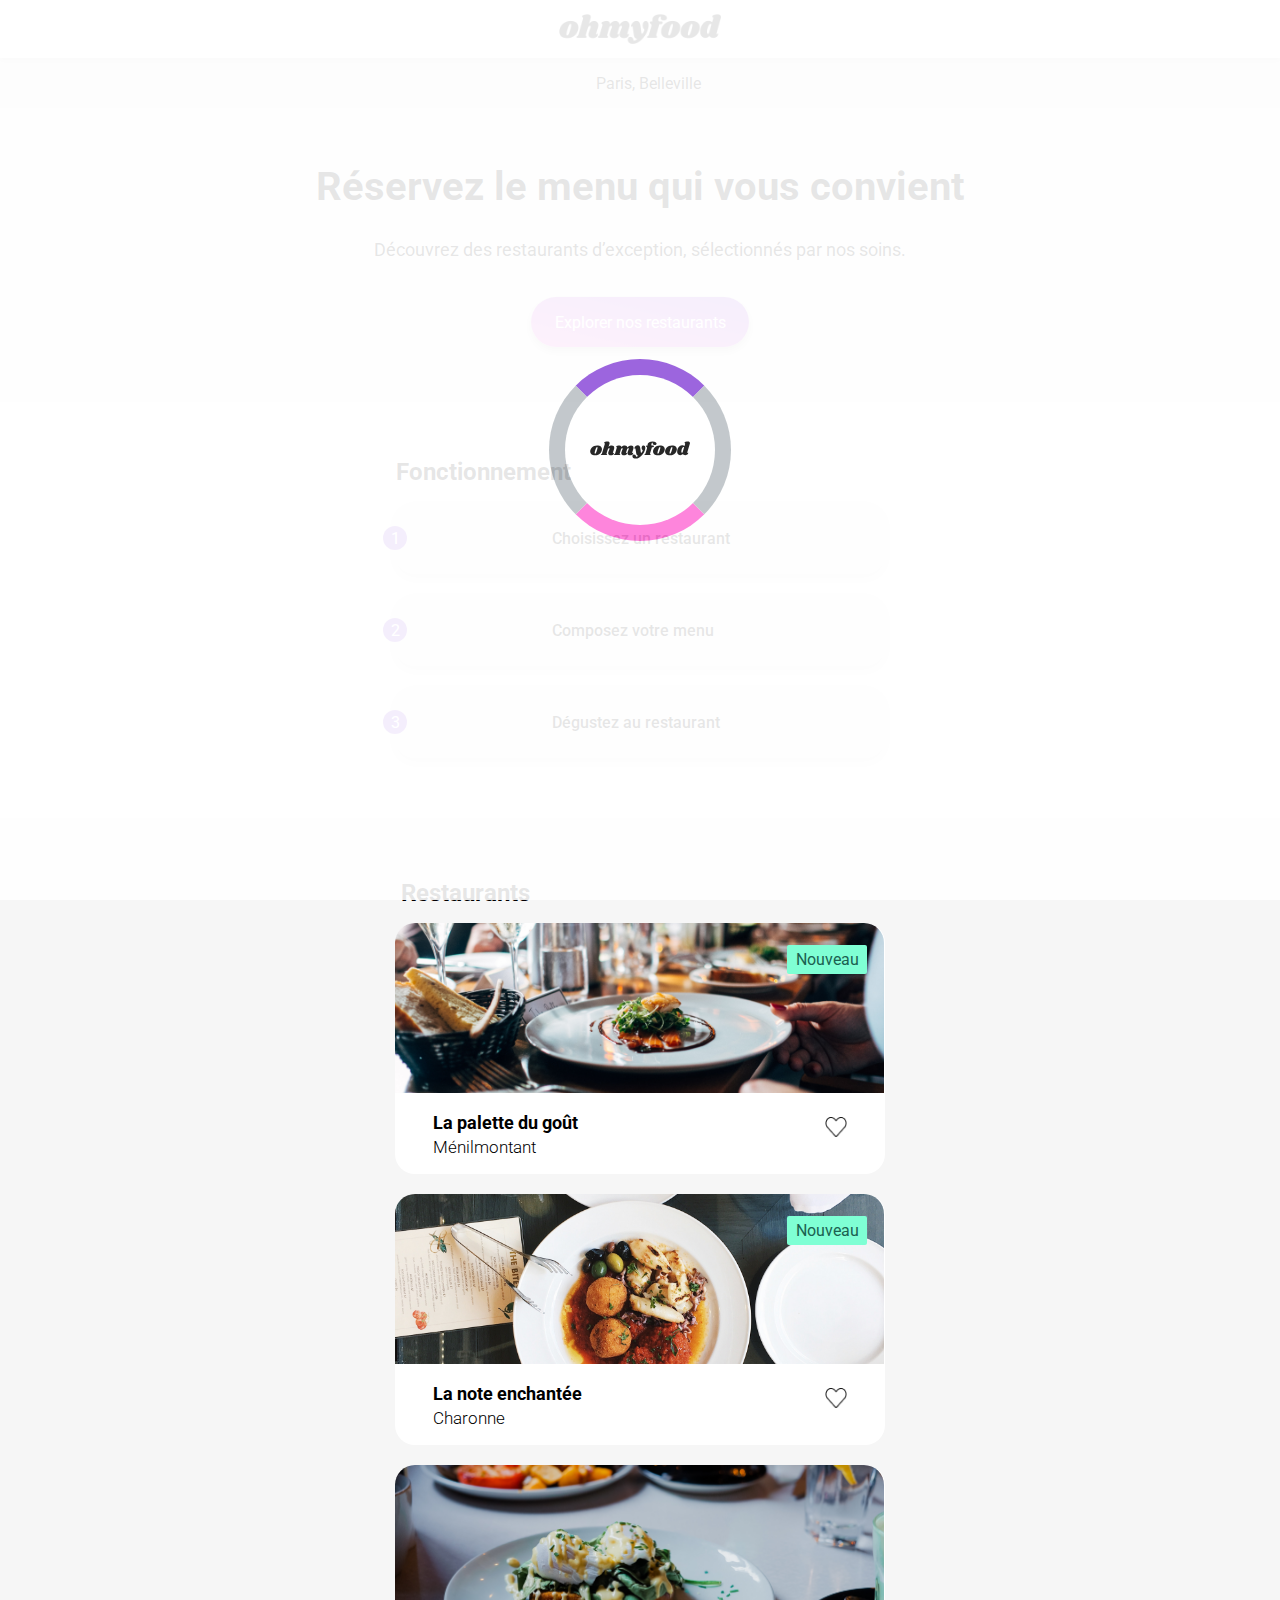
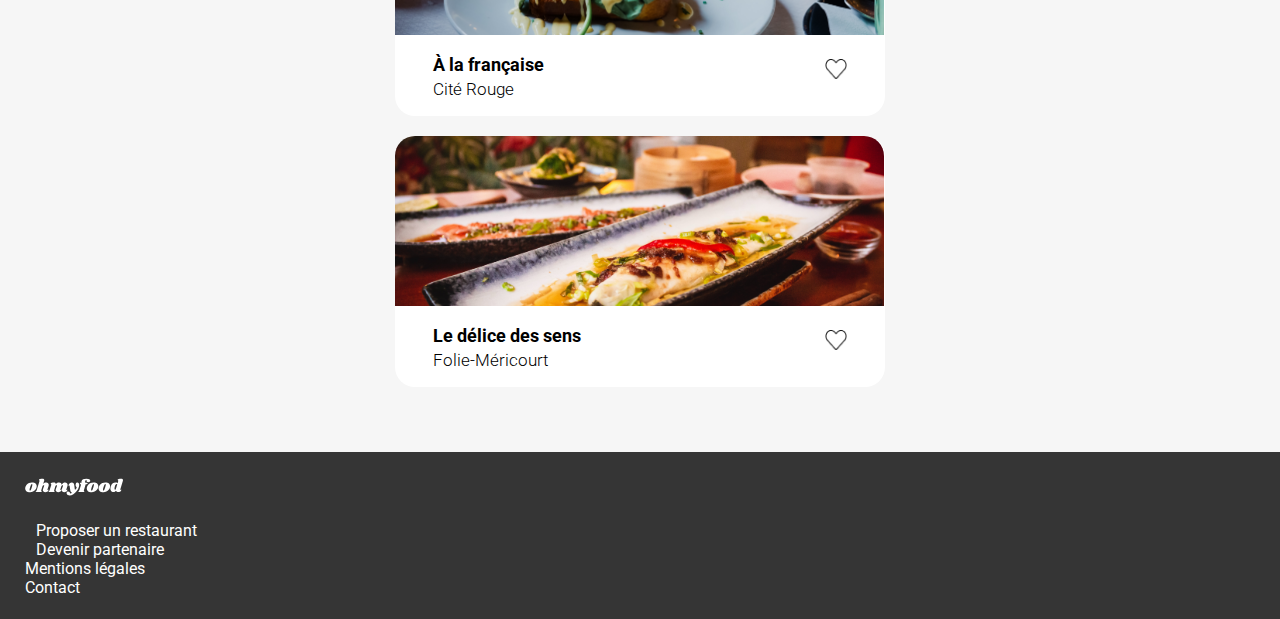
==== commit f6084a16: "fini16" ====
--- a/index.html
+++ b/index.html
@@ -94,93 +94,95 @@
             <div class="bloque">
                 <div class="allBtnCardUp">
                     <article class="sectionBtnResto">
-                        <a href="/pages/menu_1.html">
-                            <div class="cards-resto">
-                                <img src="assets/images/restaurants/jay-wennington-N_Y88TWmGwA-unsplash.jpg" alt="image resto">
-                                <div class="new">
-                                   <p>Nouveau</p>
-                                </div>
-                                <div class="d-card">
-                                    <div class="dLeft">
-                                        <h2>La palette du goût</h2>
-                                        <p>Ménilmontant</p>
-                                    </div>
-                                    <div class="heart-btn">
-                                        <label class="container-like">
-                                            <input type="checkbox" />
-                                            <span class="like"></span>
-                                        </label>
-                                    </div>
-                                </div>
-                            </div>
-                        </a>
-                    </article>
-                    <article class="sectionBtnResto">
-                        <a href="/pages/menu_2.html">
-                            <div class="cards-resto">
-                                <img src="assets/images/restaurants/stil-u2Lp8tXIcjw-unsplash.jpg" alt="image resto">
-                                <div class="new2">
-                                   <p>Nouveau</p>
-                                </div>
-                                <div class="d-card">
-                                    <div class="dLeft">
-                                        <h2>La note enchantée</h2>
-                                        <p>Charonne</p>
-                                    </div>
-                                    <div class="heart-btn">
-                                        <label class="container-like">
-                                            <input type="checkbox" />
-                                            <span class="like"></span>
-                                        </label>
-                                    </div>
-                                    
-                                </div>
-                            </div>   
-                        </a>
+                        <div class="cards-resto">
+                            <a class="link" href="/pages/menu_1.html">
+
+                            </a>
+                            <img src="assets/images/restaurants/jay-wennington-N_Y88TWmGwA-unsplash.jpg" alt="image resto">
+                            <div class="new">
+                                <p>Nouveau</p>
+                            </div>
+                            <div class="d-card">
+                                <div class="dLeft">
+                                    <h2>La palette du goût</h2>
+                                    <p>Ménilmontant</p>
+                                </div> 
+                                <div class="heart-btn">
+                                    <label class="container-like">
+                                        <input type="checkbox" />
+                                        <span class="like"></span>
+                                    </label>
+                                </div>
+                            </div>            
+                        </div>
+                    </article>
+                    <article class="sectionBtnResto">
+                        <div class="cards-resto">
+                            <a class="link" href="/pages/menu_2.html">
+                                
+                            </a>
+                            <img src="assets/images/restaurants/stil-u2Lp8tXIcjw-unsplash.jpg" alt="image resto">
+                            <div class="new2">
+                               <p>Nouveau</p>
+                            </div>
+                            <div class="d-card">
+                                <div class="dLeft">
+                                    <h2>La note enchantée</h2>
+                                    <p>Charonne</p>
+                                </div>
+                                <div class="heart-btn">
+                                    <label class="container-like">
+                                        <input type="checkbox" />
+                                        <span class="like"></span>
+                                    </label>
+                                </div>
+                            </div>
+                        </div>   
+                    </article>
+                </div>
+                <div class="allBtnCardDown">    
+                    <article class="sectionBtnResto">
+                        <div class="cards-resto">
+                            <a class="link" href="/pages/menu_3.html">
+                            
+                            </a>
+                            <img src="assets/images/restaurants/toa-heftiba-DQKerTsQwi0-unsplash.jpg" alt="image resto">
+                            <div class="d-card">
+                                <div class="dLeft">
+                                    <h2>À la française</h2>
+                                    <p>Cité Rouge</p>
+                                </div>
+                                <div class="heart-btn">
+                                    <label class="container-like">
+                                        <input type="checkbox" />
+                                        <span class="like"></span>
+                                    </label>
+                                </div>
+                            </div>    
+                        </div>   
                         
                     </article>
-                </div>
-                <div class="allBtnCardDown">    
-                    <article class="sectionBtnResto">
-                        <a href="/pages/menu_3.html">
-                            <div class="cards-resto">
-                                <img src="assets/images/restaurants/toa-heftiba-DQKerTsQwi0-unsplash.jpg" alt="image resto">
+                    <article class="sectionBtnResto">
+                        <div class="cards-resto">
+                            <a class="link" href="/pages/menu_4.html">
+
+                            </a>
+                            <img src="assets/images/restaurants/louis-hansel-shotsoflouis-qNBGVyOCY8Q-unsplash.jpg" alt="image resto">
+                            
+                            <div class="d-card">
+                                <div class="dLeft">
+                                    <h2>Le délice des sens</h2>
+                                    <p>Folie-Méricourt</p>
+                                </div>
                                 
-                                <div class="d-card">
-                                    <div class="dLeft">
-                                        <h2>À la française</h2>
-                                        <p>Cité Rouge</p>
-                                    </div>
-                                    <div class="heart-btn">
-                                        <label class="container-like">
-                                            <input type="checkbox" />
-                                            <span class="like"></span>
-                                        </label>
-                                    </div>
-                                </div>    
-                            </div>   
-                        </a>
-                    </article>
-                    <article class="sectionBtnResto">
-                        <a href="/pages/menu_4.html">
-                            <div class="cards-resto">
-                                <img src="assets/images/restaurants/louis-hansel-shotsoflouis-qNBGVyOCY8Q-unsplash.jpg" alt="image resto">
-                                
-                                <div class="d-card">
-                                    <div class="dLeft">
-                                        <h2>Le délice des sens</h2>
-                                        <p>Folie-Méricourt</p>
-                                    </div>
-                                    
-                                    <div class="heart-btn">
-                                        <label class="container-like">
-                                            <input type="checkbox" />
-                                            <span class="like"></span>
-                                        </label>
-                                    </div>
-                                </div>
-                            </div>
-                        </a>       
+                                <div class="heart-btn">
+                                    <label class="container-like">
+                                        <input type="checkbox" />
+                                        <span class="like"></span>
+                                    </label>
+                                </div>
+                            </div>
+                        </div>
                     </article>
                 </div>
             </div>
@@ -202,7 +204,7 @@
                 </div>
                 <div class="footerlink3">
                     <a href="#">Mentions légales</a><br>
-                    <a href="mailto:email@sample.com">contact</a>
+                    <a href="mailto:email@sample.com">Contact</a>
                 </div> 
             </div>
         </div>
--- a/scss/style.css
+++ b/scss/style.css
@@ -59,7 +59,7 @@
   width: 100vw;
   height: 100vh;
   position: fixed;
-  z-index: 2;
+  z-index: 6;
   display: flex;
   justify-content: center;
   align-items: center;
@@ -67,7 +67,6 @@
   animation: enso 3s forwards;
 }
 .boxloader .loader {
-  opacity: 100%;
   display: flex;
   justify-content: center;
   align-items: center;
@@ -254,6 +253,16 @@
   align-items: center;
   margin-bottom: 20px;
 }
+.sectionBtnResto .link {
+  position: absolute;
+  height: 100%;
+  width: 100%;
+  border-radius: 0;
+  background-color: transparent;
+  top: 0;
+  left: 0;
+  z-index: 1;
+}
 
 .cards-resto {
   width: 340px;
@@ -320,20 +329,23 @@
 }
 
 /*--Heart1--*/
-label .like {
+.heart-btn {
+  z-index: 5;
+}
+.heart-btn .container-like .like {
   display: block;
   cursor: pointer;
   width: 22px;
   height: 21px;
-  background-image: url("/assets/images/heart/Status=Default.jpg");
+  background-image: url("/assets/images/heart/like.png");
   background-size: contain;
   background-repeat: no-repeat;
 }
-label input {
+.heart-btn .container-like input {
   display: none;
 }
-label input:checked ~ .like {
-  background-image: url("/assets/images/heart/Status=Liked.jpg");
+.heart-btn .container-like input:checked ~ .like {
+  background-image: url("/assets/images/heart/liked.png");
   animation: opacityFade 2s;
 }
 
@@ -529,7 +541,7 @@
     margin-left: 70px;
   }
   .restaurants {
-    padding: 45px 180px;
+    padding: 25px 180px;
     display: flex;
     flex-direction: column;
   }
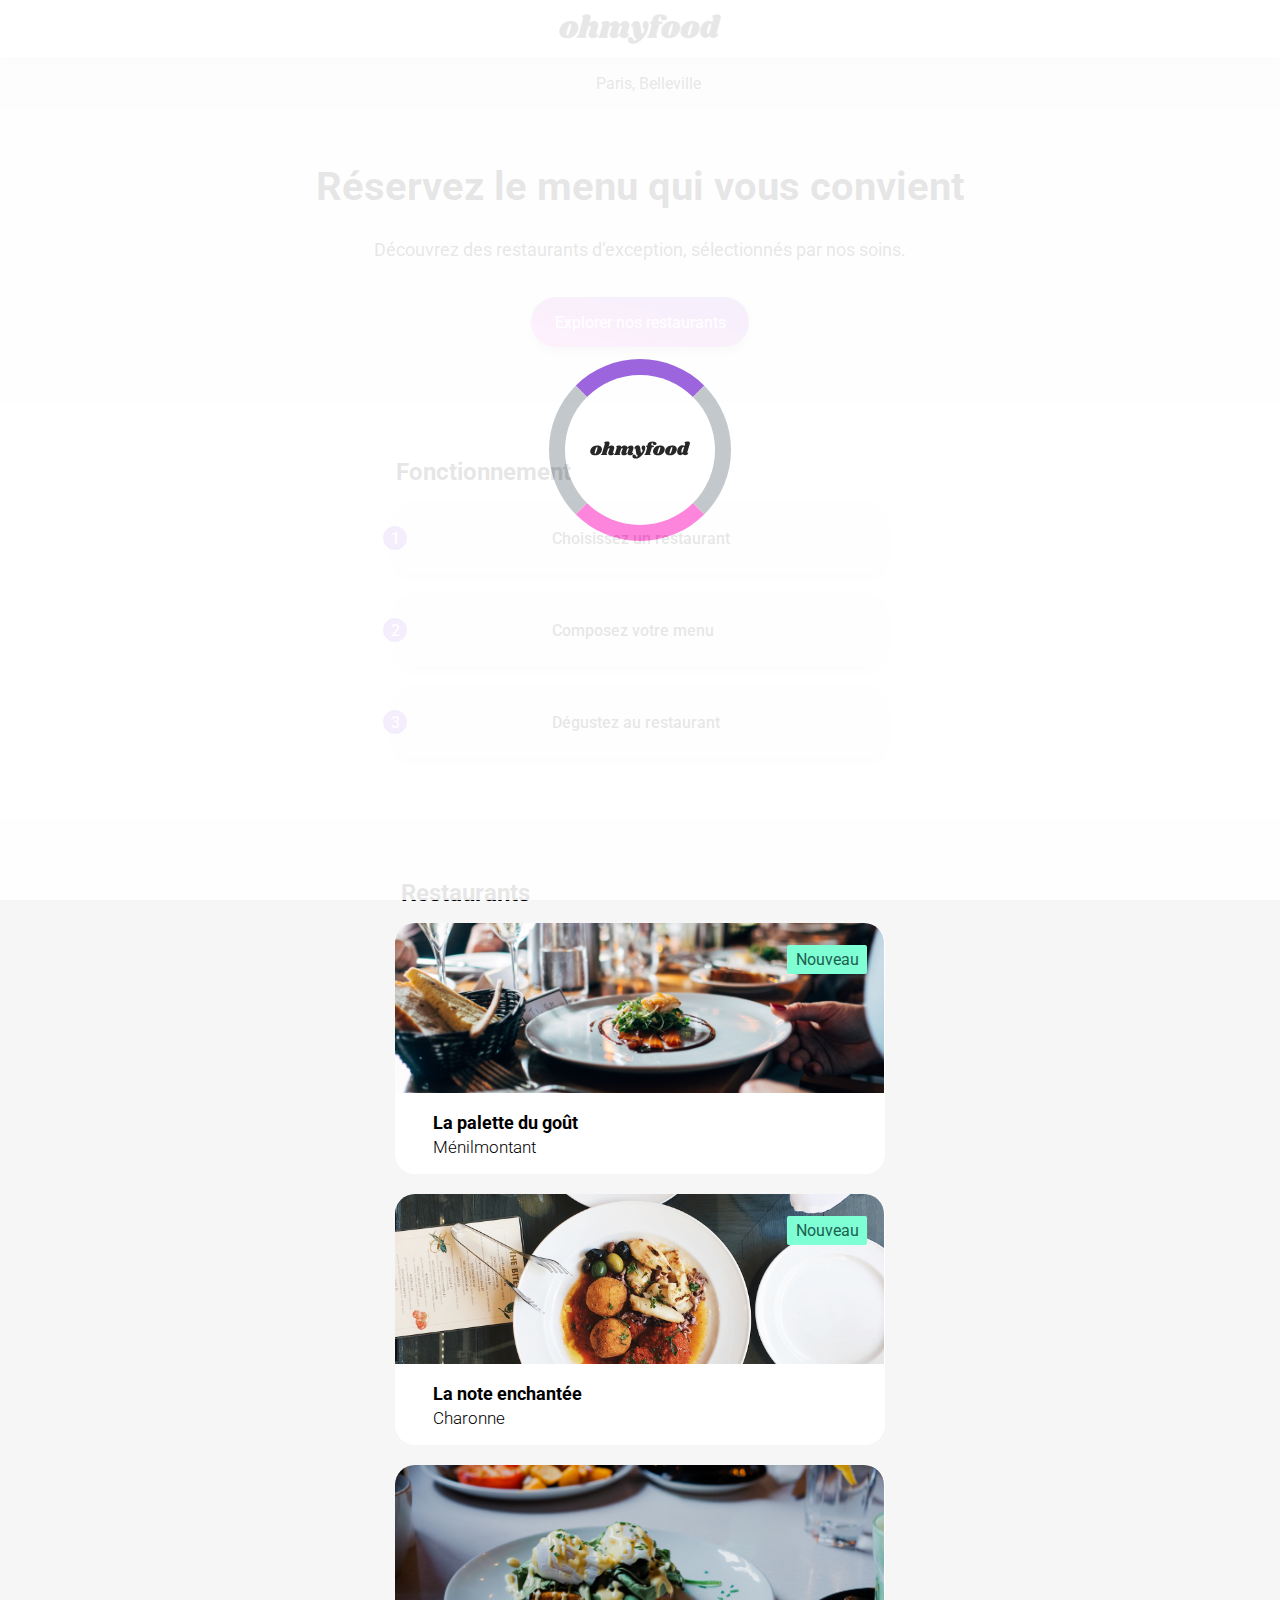
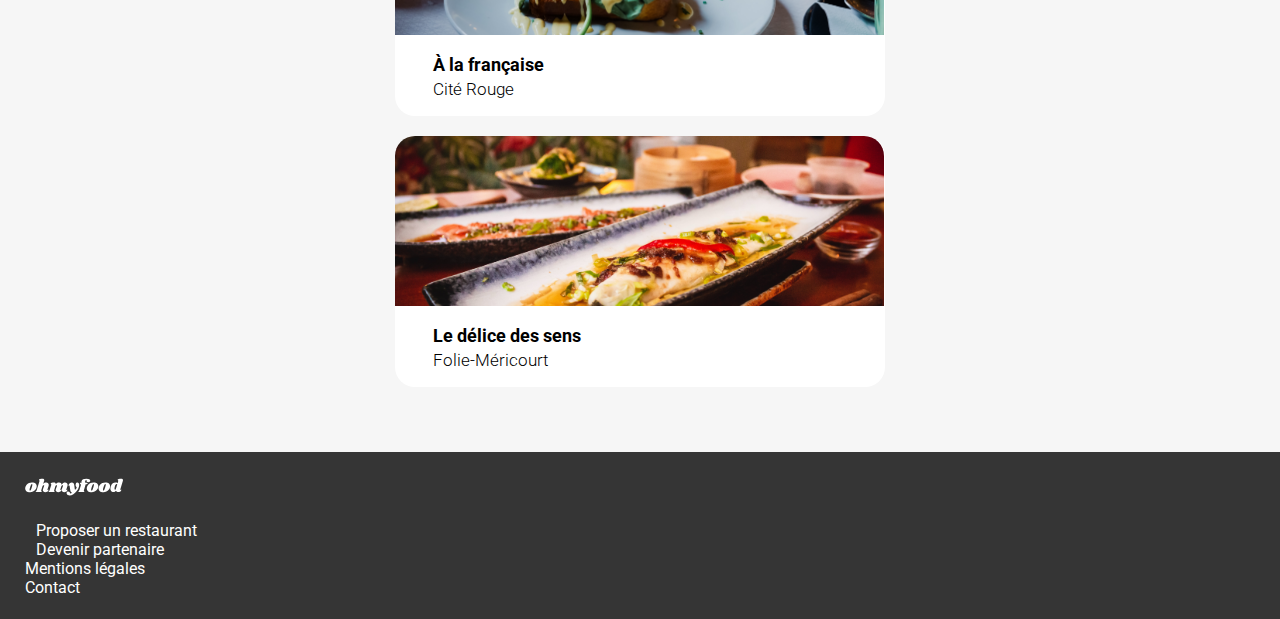
==== commit e26faa52: "fini fini 19" ====
--- a/index.html
+++ b/index.html
@@ -14,7 +14,7 @@
 <body>
     <div class="boxloader">
         <div class="loader">
-            <img src="/assets/images/logo/ohmyfood@2x.svg" alt="logo">
+            <img src="assets/images/logo/ohmyfood@2x.svg" alt="logo">
         </div>
     </div>
     <header>
@@ -95,7 +95,7 @@
                 <div class="allBtnCardUp">
                     <article class="sectionBtnResto">
                         <div class="cards-resto">
-                            <a class="link" href="/pages/menu_1.html">
+                            <a class="link" href="pages/menu_1.html">
 
                             </a>
                             <img src="assets/images/restaurants/jay-wennington-N_Y88TWmGwA-unsplash.jpg" alt="image resto">
@@ -118,7 +118,7 @@
                     </article>
                     <article class="sectionBtnResto">
                         <div class="cards-resto">
-                            <a class="link" href="/pages/menu_2.html">
+                            <a class="link" href="pages/menu_2.html">
                                 
                             </a>
                             <img src="assets/images/restaurants/stil-u2Lp8tXIcjw-unsplash.jpg" alt="image resto">
@@ -143,7 +143,7 @@
                 <div class="allBtnCardDown">    
                     <article class="sectionBtnResto">
                         <div class="cards-resto">
-                            <a class="link" href="/pages/menu_3.html">
+                            <a class="link" href="pages/menu_3.html">
                             
                             </a>
                             <img src="assets/images/restaurants/toa-heftiba-DQKerTsQwi0-unsplash.jpg" alt="image resto">
@@ -164,7 +164,7 @@
                     </article>
                     <article class="sectionBtnResto">
                         <div class="cards-resto">
-                            <a class="link" href="/pages/menu_4.html">
+                            <a class="link" href="pages/menu_4.html">
 
                             </a>
                             <img src="assets/images/restaurants/louis-hansel-shotsoflouis-qNBGVyOCY8Q-unsplash.jpg" alt="image resto">
--- a/scss/style.css
+++ b/scss/style.css
@@ -4,7 +4,6 @@
   font-family: "Roboto", sans-serif;
 }
 
-/*--Les Mixin--*/
 /*--Les Mixin--*/
 /*--Les Mixin--*/
 @keyframes enso {
@@ -39,6 +38,22 @@
   }
   to {
     width: 220px;
+  }
+}
+@keyframes slide {
+  from {
+    left: 262px;
+  }
+  to {
+    left: 222px;
+  }
+}
+@keyframes coulissement {
+  from {
+    width: 300px;
+  }
+  to {
+    width: 290px;
   }
 }
 @keyframes slide {
@@ -337,7 +352,7 @@
   cursor: pointer;
   width: 22px;
   height: 21px;
-  background-image: url("/assets/images/heart/like.png");
+  background-image: url("assets/images/heart/like.png");
   background-size: contain;
   background-repeat: no-repeat;
 }
@@ -345,7 +360,7 @@
   display: none;
 }
 .heart-btn .container-like input:checked ~ .like {
-  background-image: url("/assets/images/heart/liked.png");
+  background-image: url("assets/images/heart/liked.png");
   animation: opacityFade 2s;
 }
 
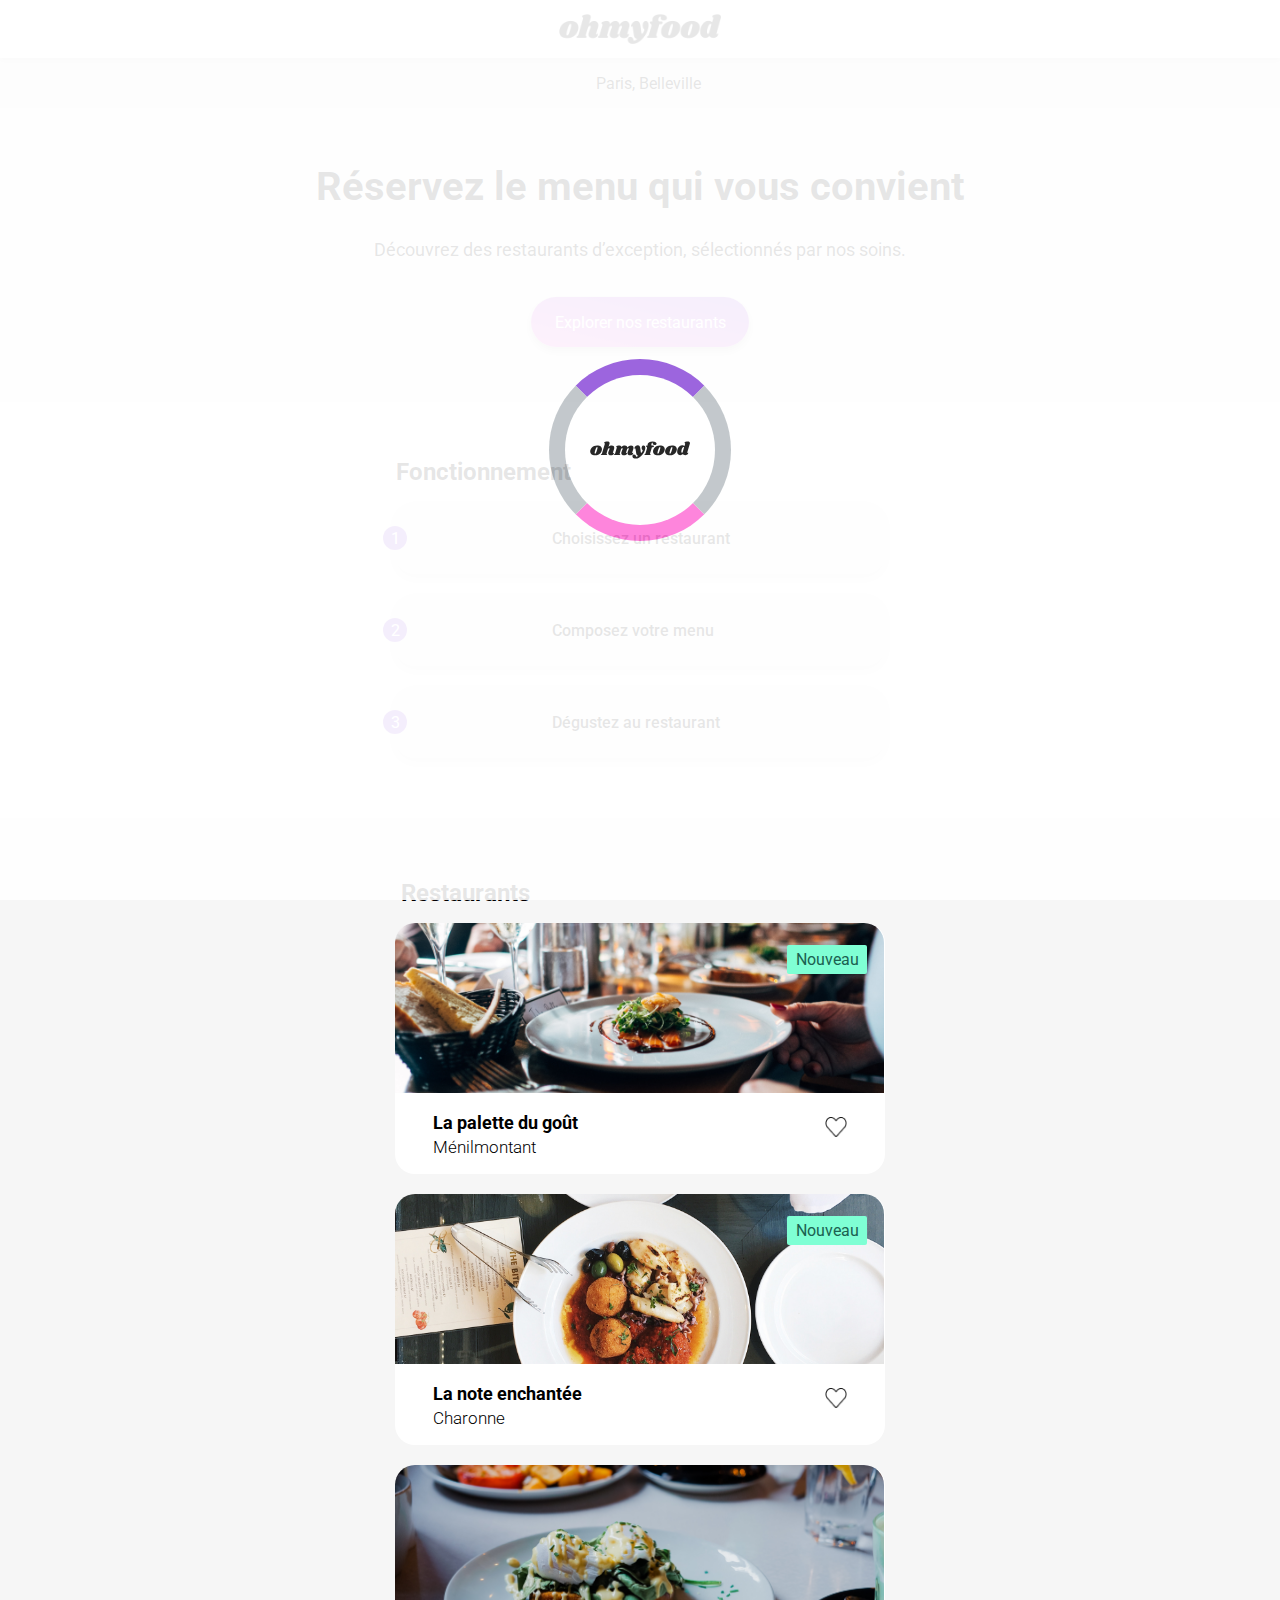
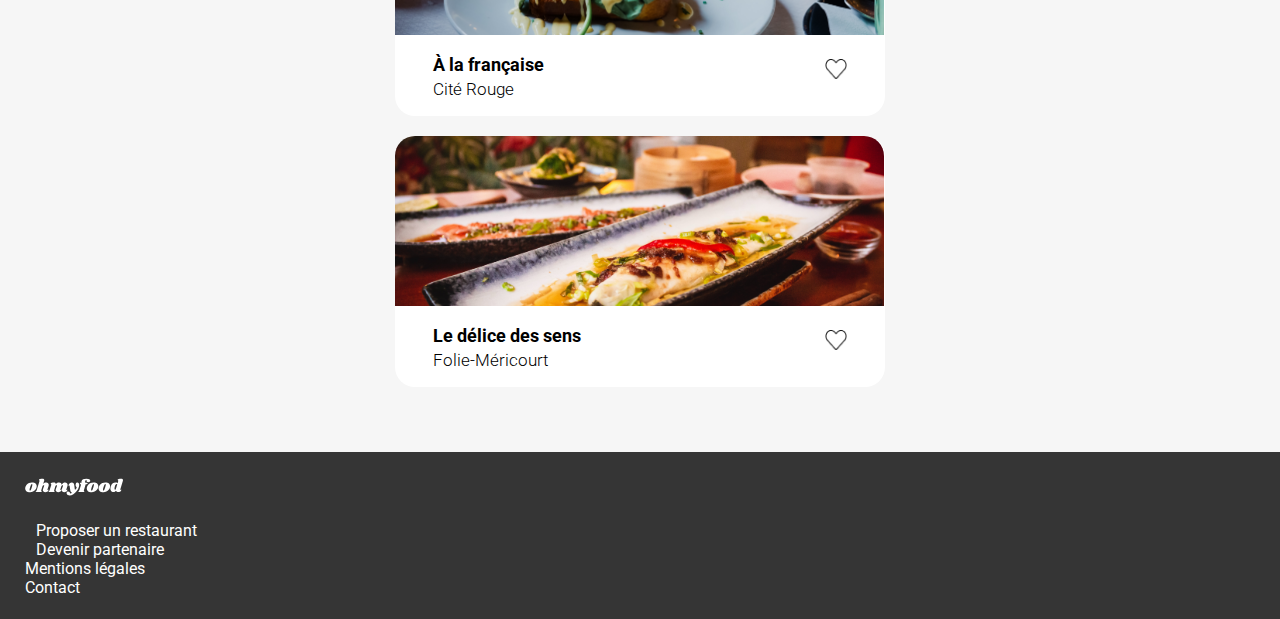
==== commit ce27cbee: "test1" ====
--- a/index.html
+++ b/index.html
@@ -4,7 +4,7 @@
     <meta charset="UTF-8">
     <meta name="viewport" content="width=device-width, initial-scale=1.0">
     <title>ohmyfood</title>
-    <link rel="stylesheet" href="scss/style.css">
+    <link rel="stylesheet" href="/scss/style.css">
     <link rel="stylesheet" href="https://cdnjs.cloudflare.com/ajax/libs/font-awesome/6.2.1/css/all.min.css"
         integrity="sha512-MV7K8+y+gLIBoVD59lQIYicR65iaqukzvf/nwasF0nqhPay5w/9lJmVM2hMDcnK1OnMGCdVK+iQrJ7lzPJQd1w=="
         crossorigin="anonymous" referrerpolicy="no-referrer" />
--- a/scss/style.css
+++ b/scss/style.css
@@ -352,7 +352,7 @@
   cursor: pointer;
   width: 22px;
   height: 21px;
-  background-image: url("assets/images/heart/like.png");
+  background-image: url("../assets/images/heart/like.png");
   background-size: contain;
   background-repeat: no-repeat;
 }
@@ -360,7 +360,7 @@
   display: none;
 }
 .heart-btn .container-like input:checked ~ .like {
-  background-image: url("assets/images/heart/liked.png");
+  background-image: url("../assets/images/heart/liked.png");
   animation: opacityFade 2s;
 }
 
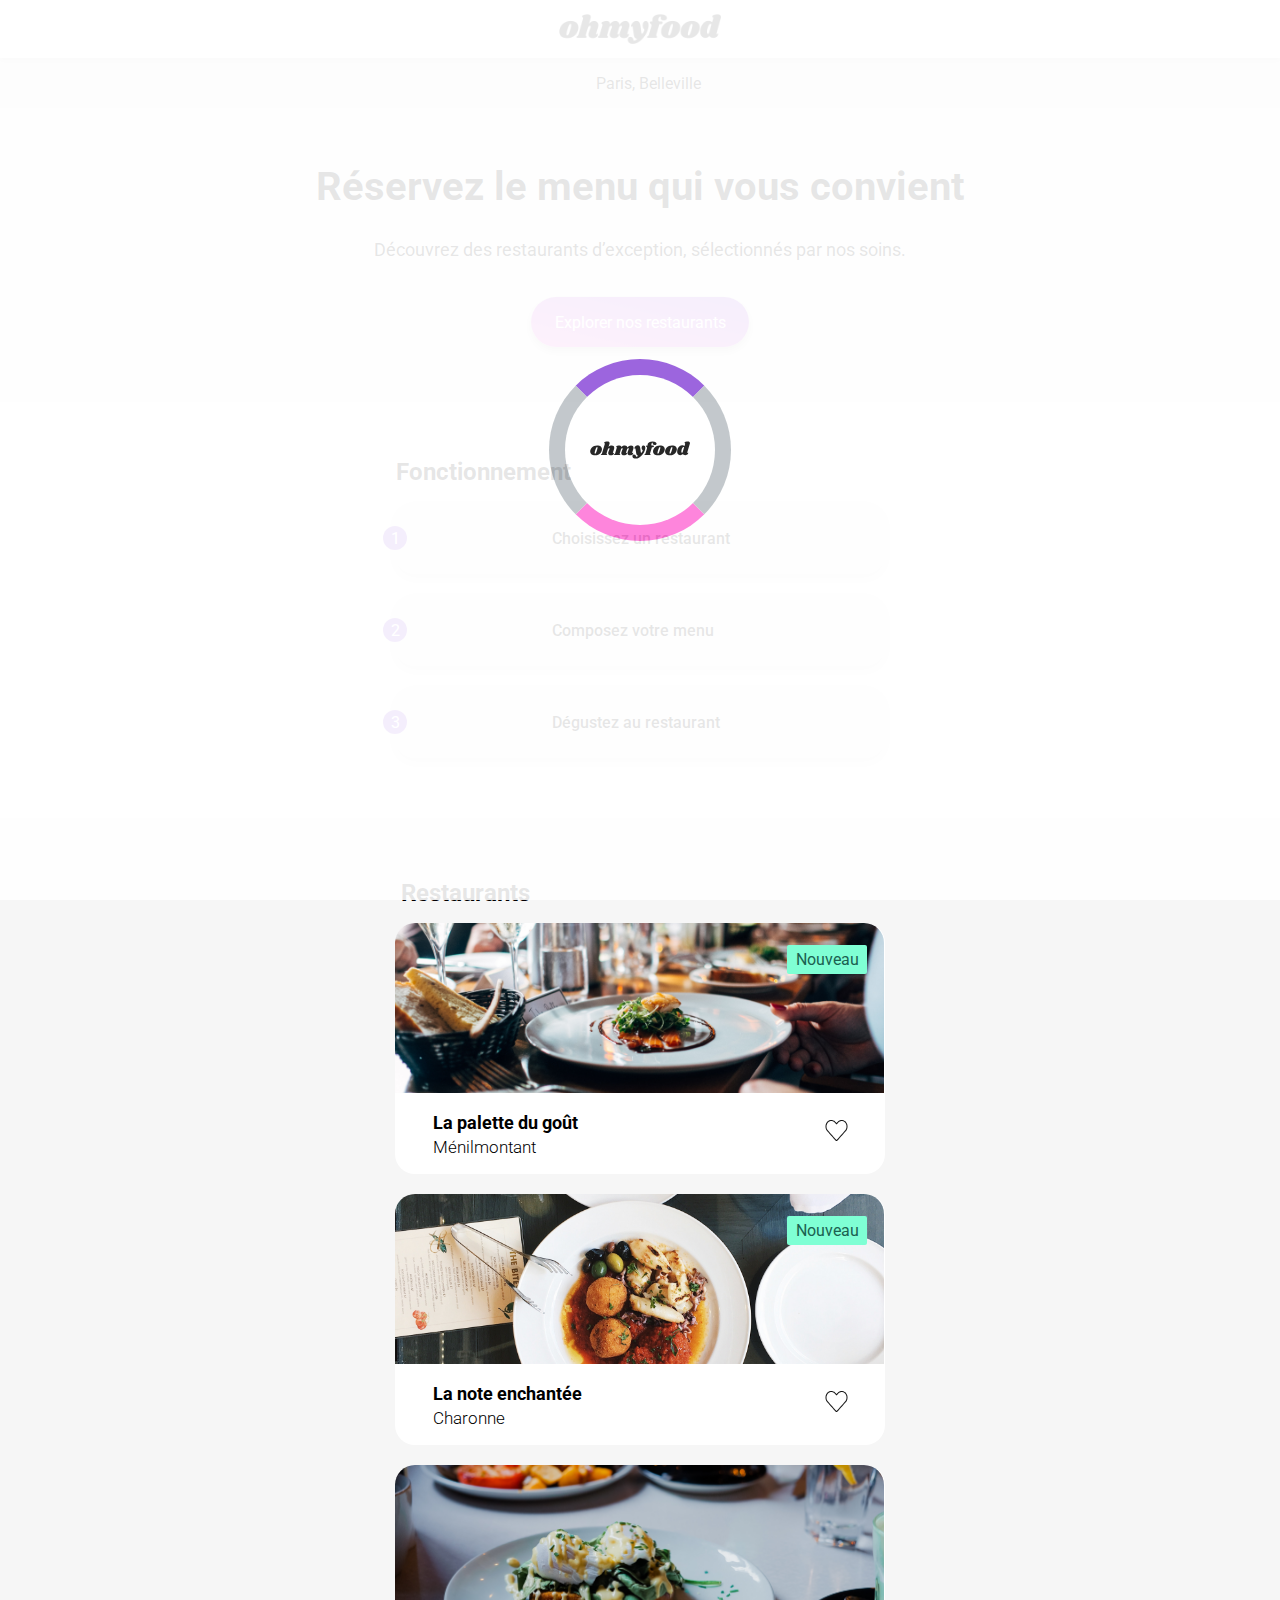
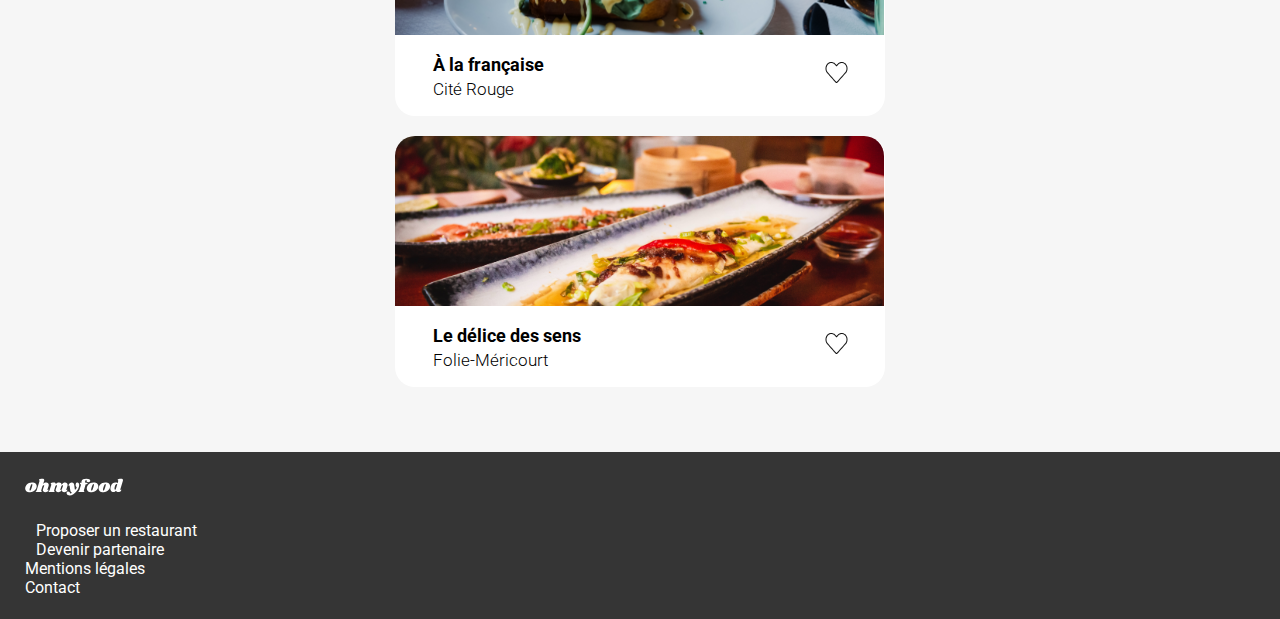
==== commit db9a00a7: "terminer fini 26" ====
--- a/index.html
+++ b/index.html
@@ -4,7 +4,7 @@
     <meta charset="UTF-8">
     <meta name="viewport" content="width=device-width, initial-scale=1.0">
     <title>ohmyfood</title>
-    <link rel="stylesheet" href="/scss/style.css">
+    <link rel="stylesheet" href="scss/style.css">
     <link rel="stylesheet" href="https://cdnjs.cloudflare.com/ajax/libs/font-awesome/6.2.1/css/all.min.css"
         integrity="sha512-MV7K8+y+gLIBoVD59lQIYicR65iaqukzvf/nwasF0nqhPay5w/9lJmVM2hMDcnK1OnMGCdVK+iQrJ7lzPJQd1w=="
         crossorigin="anonymous" referrerpolicy="no-referrer" />
@@ -77,7 +77,7 @@
                 <div class="sectionBtn">
                     <div class="ellips">3</div>
                     <div class="btn-fonct">
-                        <div class="btn-fonctLD">
+                        <div class="btn-fonctL">
                             <i class="fa-sharp fa-solid fa-store"></i>
                         </div>
                         <div class="btn-fonctR">
@@ -98,7 +98,7 @@
                             <a class="link" href="pages/menu_1.html">
 
                             </a>
-                            <img src="assets/images/restaurants/jay-wennington-N_Y88TWmGwA-unsplash.jpg" alt="image resto">
+                            <img class="image" src="assets/images/restaurants/jay-wennington-N_Y88TWmGwA-unsplash.jpg" alt="image resto">
                             <div class="new">
                                 <p>Nouveau</p>
                             </div>
@@ -107,11 +107,13 @@
                                     <h2>La palette du goût</h2>
                                     <p>Ménilmontant</p>
                                 </div> 
-                                <div class="heart-btn">
-                                    <label class="container-like">
-                                        <input type="checkbox" />
-                                        <span class="like"></span>
-                                    </label>
+                                
+                                <div class="heart-btn">
+                                    <div class="like">
+                                        <img class="likeimg" src="assets/images/heart/like.png">
+                                        <img class="likedimg" src="assets/images/heart/liked.png">
+                                        
+                                    </div>
                                 </div>
                             </div>            
                         </div>
@@ -121,7 +123,7 @@
                             <a class="link" href="pages/menu_2.html">
                                 
                             </a>
-                            <img src="assets/images/restaurants/stil-u2Lp8tXIcjw-unsplash.jpg" alt="image resto">
+                            <img class="image"  src="assets/images/restaurants/stil-u2Lp8tXIcjw-unsplash.jpg" alt="image resto">
                             <div class="new2">
                                <p>Nouveau</p>
                             </div>
@@ -131,10 +133,11 @@
                                     <p>Charonne</p>
                                 </div>
                                 <div class="heart-btn">
-                                    <label class="container-like">
-                                        <input type="checkbox" />
-                                        <span class="like"></span>
-                                    </label>
+                                    <div class="like">
+                                        <img class="likeimg" src="assets/images/heart/like.png">
+                                        <img class="likedimg" src="assets/images/heart/liked.png">
+                                        
+                                    </div>
                                 </div>
                             </div>
                         </div>   
@@ -146,17 +149,18 @@
                             <a class="link" href="pages/menu_3.html">
                             
                             </a>
-                            <img src="assets/images/restaurants/toa-heftiba-DQKerTsQwi0-unsplash.jpg" alt="image resto">
+                            <img class="image" src="assets/images/restaurants/toa-heftiba-DQKerTsQwi0-unsplash.jpg" alt="image resto">
                             <div class="d-card">
                                 <div class="dLeft">
                                     <h2>À la française</h2>
                                     <p>Cité Rouge</p>
                                 </div>
                                 <div class="heart-btn">
-                                    <label class="container-like">
-                                        <input type="checkbox" />
-                                        <span class="like"></span>
-                                    </label>
+                                    <div class="like">
+                                        <img class="likeimg" src="assets/images/heart/like.png">
+                                        <img class="likedimg" src="assets/images/heart/liked.png">
+                                        
+                                    </div>
                                 </div>
                             </div>    
                         </div>   
@@ -167,7 +171,7 @@
                             <a class="link" href="pages/menu_4.html">
 
                             </a>
-                            <img src="assets/images/restaurants/louis-hansel-shotsoflouis-qNBGVyOCY8Q-unsplash.jpg" alt="image resto">
+                            <img class="image" src="assets/images/restaurants/louis-hansel-shotsoflouis-qNBGVyOCY8Q-unsplash.jpg" alt="image resto">
                             
                             <div class="d-card">
                                 <div class="dLeft">
@@ -176,10 +180,11 @@
                                 </div>
                                 
                                 <div class="heart-btn">
-                                    <label class="container-like">
-                                        <input type="checkbox" />
-                                        <span class="like"></span>
-                                    </label>
+                                    <div class="like">
+                                        <img class="likeimg" src="assets/images/heart/like.png">
+                                        <img class="likedimg" src="assets/images/heart/liked.png">
+                                        
+                                    </div>
                                 </div>
                             </div>
                         </div>
--- a/scss/style.css
+++ b/scss/style.css
@@ -13,11 +13,7 @@
   70% {
     opacity: 0, 3;
   }
-  90% {
-    opacity: 0, 3;
-  }
   100% {
-    opacity: 0, 2;
     display: none;
   }
 }
@@ -32,7 +28,7 @@
     transform: rotate(720deg) scale(1);
   }
 }
-@keyframes coulissement {
+@keyframes coulissement1 {
   from {
     width: 300px;
   }
@@ -40,7 +36,7 @@
     width: 220px;
   }
 }
-@keyframes slide {
+@keyframes slide1 {
   from {
     left: 262px;
   }
@@ -79,7 +75,12 @@
   justify-content: center;
   align-items: center;
   opacity: 90%;
-  animation: enso 3s forwards;
+  animation: enso;
+  animation-duration: 3s;
+  animation-fill-mode: forwards;
+  -webkit-animation: enso;
+  -webkit-animation-duration: 3S;
+  -webkit-animation-fill-mode: forwards;
 }
 .boxloader .loader {
   display: flex;
@@ -233,6 +234,9 @@
   Width: 322px;
   Height: 72px;
 }
+.btn-fonct:hover .fa-solid {
+  color: #9356DC;
+}
 
 .btn-fonctR {
   width: 70%;
@@ -286,7 +290,7 @@
   background-color: white;
   position: relative;
 }
-.cards-resto img {
+.cards-resto .image {
   width: 340px;
   height: 170px;
   -o-object-fit: cover;
@@ -347,23 +351,22 @@
 .heart-btn {
   z-index: 5;
 }
-.heart-btn .container-like .like {
-  display: block;
+.heart-btn .like {
   cursor: pointer;
-  width: 22px;
-  height: 21px;
-  background-image: url("../assets/images/heart/like.png");
-  background-size: contain;
-  background-repeat: no-repeat;
-}
-.heart-btn .container-like input {
-  display: none;
-}
-.heart-btn .container-like input:checked ~ .like {
-  background-image: url("../assets/images/heart/liked.png");
-  animation: opacityFade 2s;
-}
-
+  position: relative;
+}
+.heart-btn .like:hover .likedimg {
+  opacity: 1;
+  transition: all 4S;
+}
+.heart-btn .like {
+  margin-top: 10px;
+}
+.heart-btn .likedimg {
+  position: absolute;
+  left: 0px;
+  opacity: 0;
+}
 @keyframes opacityFade {
   from {
     opacity: 0;
@@ -372,6 +375,7 @@
     opacity: 1;
   }
 }
+
 /*-- footer--*/
 .sectionftr {
   background-color: #353535;
@@ -423,7 +427,7 @@
   .cards-resto {
     width: 490px;
   }
-  .cards-resto img {
+  .cards-resto .image {
     width: 489px;
   }
   .cards-resto .new {
@@ -539,7 +543,7 @@
   .cards-resto {
     width: 490px;
   }
-  .cards-resto img {
+  .cards-resto .image {
     width: 489px;
   }
   .cards-resto .new {
@@ -590,31 +594,4 @@
   .btn-fonct .btn-fonctR {
     width: 70%;
   }
-  .svgHeartColor {
-    left: 430px;
-  }
-  .heart {
-    left: 440px;
-  }
-  .heartColore {
-    left: 440px;
-  }
-  .heart1 {
-    left: 440px;
-  }
-  .heartColore1 {
-    left: 440px;
-  }
-  .heart2 {
-    left: 440px;
-  }
-  .heartColore2 {
-    left: 440px;
-  }
-  .heart3 {
-    left: 440px;
-  }
-  .heartColore3 {
-    left: 440px;
-  }
 }/*# sourceMappingURL=style.css.map */